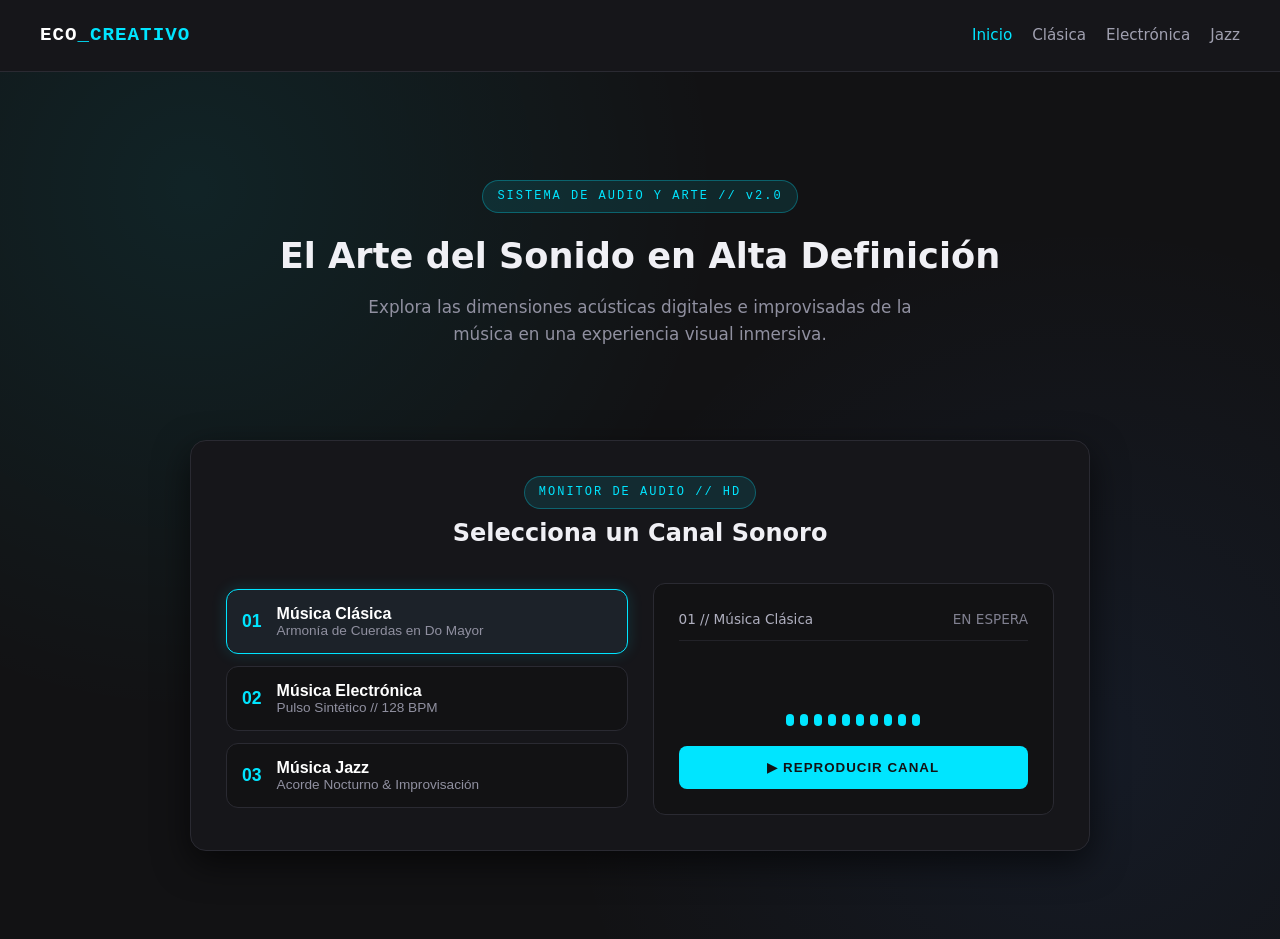
==== index.html @ 43b5624f "Update index.html" ====
<!DOCTYPE html>
<html lang="es">
<head>
    <meta charset="UTF-8">
    <meta name="viewport" content="width=device-width, initial-scale=1.0">
    <title>Eco Creativo - Sistema de Audio y Arte v2.0</title>
    <link rel="stylesheet" href="styles.css">
    <style>
        /* Estilos específicos integrados para el Index v2.0 */
        body {
            background-color: #121214;
            color: #f0f0f5;
            font-family: system-ui, -apple-system, sans-serif;
            margin: 0;
            padding: 0;
        }

        .navbar {
            display: flex;
            justify-content: space-between;
            align-items: center;
            padding: 20px 40px;
            background-color: #16161a;
            border-bottom: 1px solid #2a2a32;
        }

        .logo {
            font-weight: bold;
            font-size: 1.2rem;
            letter-spacing: 1px;
            color: #ffffff;
        }

        .logo span {
            color: #00e5ff;
        }

        .nav-links {
            display: flex;
            gap: 20px;
        }

        .nav-links a {
            color: #a0a0b0;
            text-decoration: none;
            font-size: 0.95rem;
            transition: color 0.2s;
        }

        .nav-links a:hover, .nav-links a.activo {
            color: #00e5ff;
        }

        .hero {
            text-align: center;
            padding: 60px 20px 20px;
        }

        .badge {
            display: inline-block;
            font-size: 0.75rem;
            letter-spacing: 2px;
            color: #00e5ff;
            background: rgba(0, 229, 255, 0.1);
            padding: 6px 14px;
            border-radius: 20px;
            border: 1px solid rgba(0, 229, 255, 0.3);
            margin-bottom: 15px;
        }

        .hero h1 {
            font-size: 2.2rem;
            margin-bottom: 10px;
        }

        .hero p {
            color: #9090a0;
            font-size: 1.05rem;
        }

        /* Sección de Reproductor v2.0 */
        .reproductor-v2 {
            max-width: 900px;
            margin: 40px auto;
            padding: 35px;
            background-color: #16161a;
            border: 1px solid #2a2a32;
            border-radius: 16px;
            box-shadow: 0 12px 35px rgba(0, 0, 0, 0.6);
        }

        .reproductor-header {
            text-align: center;
            margin-bottom: 30px;
        }

        .reproductor-panel {
            display: grid;
            grid-template-columns: 1fr 1fr;
            gap: 25px;
            align-items: center;
        }

        .lista-canales {
            display: flex;
            flex-direction: column;
            gap: 12px;
        }

        .canal-btn {
            display: flex;
            align-items: center;
            gap: 15px;
            padding: 15px;
            background-color: #121214;
            border: 1px solid #2a2a32;
            border-radius: 12px;
            color: #ffffff;
            text-align: left;
            cursor: pointer;
            transition: all 0.25s ease;
        }

        .canal-btn:hover, .canal-btn.activo {
            border-color: #00e5ff;
            background-color: #1c2229;
            box-shadow: 0 0 15px rgba(0, 229, 255, 0.15);
        }

        .canal-num {
            font-weight: bold;
            color: #00e5ff;
            font-size: 1.1rem;
        }

        .canal-info strong {
            display: block;
            font-size: 1rem;
        }

        .canal-info small {
            color: #9090a0;
            font-size: 0.85rem;
        }

        .reproductor-controles {
            background-color: #121214;
            border: 1px solid #2a2a32;
            border-radius: 12px;
            padding: 25px;
            text-align: center;
        }

        .estado-pista {
            display: flex;
            justify-content: space-between;
            align-items: center;
            font-size: 0.85rem;
            color: #b0b0c0;
            margin-bottom: 20px;
            border-bottom: 1px solid #222228;
            padding-bottom: 10px;
        }

        .estado-detenido { color: #808090; }
        .estado-sonando { color: #00e5ff; font-weight: bold; }

        .ecualizador {
            display: flex;
            justify-content: center;
            align-items: flex-end;
            height: 65px;
            gap: 6px;
            margin: 20px 0;
        }

        .ecualizador span {
            width: 8px;
            height: 12px;
            background-color: #00e5ff;
            border-radius: 4px;
            transition: height 0.15s ease;
        }

        .btn-reproducir {
            width: 100%;
            padding: 14px;
            background-color: #00e5ff;
            color: #121214;
            border: none;
            border-radius: 8px;
            font-weight: bold;
            letter-spacing: 1px;
            cursor: pointer;
            transition: transform 0.15s, box-shadow 0.2s;
        }

        .btn-reproducir:hover {
            box-shadow: 0 0 20px rgba(0, 229, 255, 0.5);
        }

        @media (max-width: 768px) {
            .reproductor-panel {
                grid-template-columns: 1fr;
            }
            .navbar {
                padding: 15px 20px;
                flex-direction: column;
                gap: 12px;
            }
        }
    </style>
</head>
<body>

    <!-- Barra de Navegación Superior -->
    <header class="navbar">
        <div class="logo">ECO<span>_CREATIVO</span></div>
        <nav class="nav-links">
            <a href="index.html" class="activo">Inicio</a>
            <a href="clasica.html">Clásica</a>
            <a href="eletronica.html">Electrónica</a>
            <a href="jazz.html">Jazz</a>
        </nav>
    </header>

    <main>
        <!-- Sección Hero -->
        <section class="hero">
            <div class="badge">SISTEMA DE AUDIO Y ARTE // v2.0</div>
            <h1>El Arte del Sonido en Alta Definición</h1>
            <p>Explora las dimensiones acústicas digitales e improvisadas de la música en una experiencia visual inmersiva.</p>
        </section>

        <!-- Tarjeta de Reproductor Interactivo (Los 3 Géneros) -->
        <section class="reproductor-v2">
            <div class="reproductor-header">
                <span class="badge" style="margin-bottom: 5px;">MONITOR DE AUDIO // HD</span>
                <h2>Selecciona un Canal Sonoro</h2>
            </div>

            <div class="reproductor-panel">
                <!-- Lista de Canales -->
                <div class="lista-canales">
                    <button class="canal-btn activo" onclick="seleccionarCanal('clasica', this)">
                        <span class="canal-num">01</span>
                        <div class="canal-info">
                            <strong>Música Clásica</strong>
                            <small>Armonía de Cuerdas en Do Mayor</small>
                        </div>
                    </button>

                    <button class="canal-btn" onclick="seleccionarCanal('electronica', this)">
                        <span class="canal-num">02</span>
                        <div class="canal-info">
                            <strong>Música Electrónica</strong>
                            <small>Pulso Sintético // 128 BPM</small>
                        </div>
                    </button>

                    <button class="canal-btn" onclick="seleccionarCanal('jazz', this)">
                        <span class="canal-num">03</span>
                        <div class="canal-info">
                            <strong>Música Jazz</strong>
                            <small>Acorde Nocturno & Improvisación</small>
                        </div>
                    </button>
                </div>

                <!-- Controles y Visualizador -->
                <div class="reproductor-controles">
                    <div class="estado-pista">
                        <span id="titulo-pista">01 // Música Clásica</span>
                        <span id="estado-texto" class="estado-detenido">EN ESPERA</span>
                    </div>

                    <div class="ecualizador" id="ecualizador">
                        <span></span><span></span><span></span><span></span><span></span>
                        <span></span><span></span><span></span><span></span><span></span>
                    </div>

                    <div class="botones-accion">
                        <button id="btn-play" class="btn-reproducir" onclick="alternarReproduccion()">▶ REPRODUCIR CANAL</button>
                    </div>
                </div>
            </div>
        </section>
    </main>

    <!-- Script del Reproductor de Audio -->
    <script>
        const audioCtx = new (window.AudioContext || window.webkitAudioContext)();
        let canalActual = 'clasica';
        let reproduciendo = false;
        let intervaloAudio = null;

        const pistas = {
            clasica: {
                titulo: '01 // Música Clásica',
                tipo: 'sine',
                notas: [261.63, 329.63, 392.00, 523.25, 392.00, 329.63],
                tempo: 450
            },
            electronica: {
                titulo: '02 // Música Electrónica',
                tipo: 'sawtooth',
                notas: [130.81, 130.81, 155.56, 196.00, 130.81, 233.08],
                tempo: 220
            },
            jazz: {
                titulo: '03 // Música Jazz',
                tipo: 'triangle',
                notas: [261.63, 329.63, 392.00, 493.88, 587.33, 440.00],
                tempo: 380
            }
        };

        function seleccionarCanal(genero, boton) {
            canalActual = genero;
            document.querySelectorAll('.canal-btn').forEach(b => b.classList.remove('activo'));
            boton.classList.add('activo');
            document.getElementById('titulo-pista').textContent = pistas[genero].titulo;

            if (reproduciendo) {
                detenerAudio();
                iniciarAudio();
            }
        }

        function alternarReproduccion() {
            if (reproduciendo) {
                detenerAudio();
            } else {
                iniciarAudio();
            }
        }

        function iniciarAudio() {
            if (audioCtx.state === 'suspended') audioCtx.resume();
            reproduciendo = true;

            const btn = document.getElementById('btn-play');
            const estado = document.getElementById('estado-texto');
            btn.textContent = '⏹ DETENER CANAL';
            estado.textContent = 'EN VIVO';
            estado.className = 'estado-sonando';

            let indice = 0;
            const config = pistas[canalActual];

            function tocarPaso() {
                const osc = audioCtx.createOscillator();
                const gain = audioCtx.createGain();
                osc.type = config.tipo;
                osc.frequency.setValueAtTime(config.notas[indice], audioCtx.currentTime);

                gain.gain.setValueAtTime(0.01, audioCtx.currentTime);
                gain.gain.exponentialRampToValueAtTime(0.18, audioCtx.currentTime + 0.04);
                gain.gain.exponentialRampToValueAtTime(0.001, audioCtx.currentTime + (config.tempo / 1000));

                osc.connect(gain);
                gain.connect(audioCtx.destination);
                osc.start();
                osc.stop(audioCtx.currentTime + (config.tempo / 1000));

                animarBarras();
                indice = (indice + 1) % config.notas.length;
            }

            tocarPaso();
            intervaloAudio = setInterval(tocarPaso, config.tempo);
        }

        function detenerAudio() {
            reproduciendo = false;
            clearInterval(intervaloAudio);
            document.getElementById('btn-play').textContent = '▶ REPRODUCIR CANAL';
            const estado = document.getElementById('estado-texto');
            estado.textContent = 'EN ESPERA';
            estado.className = 'estado-detenido';
            document.querySelectorAll('.ecualizador span').forEach(b => b.style.height = '12px');
        }

        function animarBarras() {
            document.querySelectorAll('.ecualizador span').forEach(barra => {
                barra.style.height = (Math.floor(Math.random() * 48) + 12) + 'px';
            });
        }
    </script>
</body>
</html>
---- styles.css ----
:root {
    --bg-dark: #0a0f1d;
    --glass-bg: rgba(255, 255, 255, 0.03);
    --glass-border: rgba(0, 240, 255, 0.18);
    --neon-cyan: #00f0ff;
    --neon-blue: #3b82f6;
    --text-main: #f8fafc;
    --text-muted: #94a3b8;
    --font-sans: 'Inter', sans-serif;
    --font-mono: 'JetBrains Mono', monospace;
}

* {
    margin: 0;
    padding: 0;
    box-sizing: border-box;
}

body {
    background-color: var(--bg-dark);
    background-image: 
        radial-gradient(circle at 15% 20%, rgba(0, 240, 255, 0.08) 0%, transparent 40%),
        radial-gradient(circle at 85% 80%, rgba(59, 130, 246, 0.08) 0%, transparent 40%);
    color: var(--text-main);
    font-family: var(--font-sans);
    line-height: 1.6;
    min-height: 100vh;
    display: flex;
    flex-direction: column;
}

/* Header y Navegación Fija */
.navbar {
    position: sticky;
    top: 0;
    z-index: 100;
    display: flex;
    justify-content: space-between;
    align-items: center;
    padding: 1.2rem 5%;
    background: rgba(10, 15, 29, 0.8);
    backdrop-filter: blur(12px);
    border-bottom: 1px solid var(--glass-border);
}

.logo {
    font-family: var(--font-mono);
    font-weight: 700;
    font-size: 1.3rem;
    letter-spacing: 1px;
}

.logo span {
    color: var(--neon-cyan);
}

.nav-links {
    display: flex;
    gap: 2rem;
}

.nav-links a {
    color: var(--text-muted);
    text-decoration: none;
    font-size: 0.95rem;
    transition: color 0.3s ease, text-shadow 0.3s ease;
}

.nav-links a:hover, .nav-links a.active {
    color: var(--neon-cyan);
    text-shadow: 0 0 10px rgba(0, 240, 255, 0.5);
}

.menu-toggle {
    display: none;
    background: none;
    border: 1px solid var(--glass-border);
    color: var(--neon-cyan);
    font-size: 1.5rem;
    padding: 0.2rem 0.6rem;
    border-radius: 6px;
    cursor: pointer;
}

/* Contenido Principal */
main {
    flex: 1;
    width: 90%;
    max-width: 1100px;
    margin: 0 auto;
    padding: 3rem 0;
}

/* Sección Hero */
.hero {
    text-align: center;
    padding: 3rem 1rem 4rem;
}

.badge {
    display: inline-block;
    font-family: var(--font-mono);
    font-size: 0.8rem;
    color: var(--neon-cyan);
    border: 1px solid var(--glass-border);
    background: var(--glass-bg);
    padding: 0.4rem 1rem;
    border-radius: 50px;
    margin-bottom: 1.5rem;
}

.hero h1 {
    font-size: clamp(2rem, 5vw, 3.5rem);
    font-weight: 600;
    margin-bottom: 1rem;
}

.neon-text {
    color: var(--neon-cyan);
    text-shadow: 0 0 20px rgba(0, 240, 255, 0.4);
}

.hero p {
    color: var(--text-muted);
    max-width: 600px;
    margin: 0 auto 2rem;
    font-size: 1.1rem;
}

.btn-primary {
    display: inline-block;
    padding: 0.8rem 2rem;
    background: transparent;
    color: var(--neon-cyan);
    border: 1px solid var(--neon-cyan);
    border-radius: 8px;
    text-decoration: none;
    font-family: var(--font-mono);
    font-size: 0.9rem;
    transition: all 0.3s ease;
    box-shadow: 0 0 15px rgba(0, 240, 255, 0.15);
}

.btn-primary:hover {
    background: var(--neon-cyan);
    color: var(--bg-dark);
    box-shadow: 0 0 25px rgba(0, 240, 255, 0.6);
}

/* Tarjetas Glassmorphism */
.grid-container {
    display: grid;
    grid-template-columns: repeat(auto-fit, minmax(290px, 1fr));
    gap: 1.5rem;
}

.glass-card {
    background: var(--glass-bg);
    border: 1px solid var(--glass-border);
    backdrop-filter: blur(10px);
    border-radius: 16px;
    padding: 2rem;
    transition: transform 0.3s ease, border-color 0.3s ease, box-shadow 0.3s ease;
    opacity: 0;
    transform: translateY(20px);
}

.glass-card.visible {
    opacity: 1;
    transform: translateY(0);
}

.glass-card:hover {
    transform: translateY(-5px);
    border-color: var(--neon-cyan);
    box-shadow: 0 10px 30px rgba(0, 240, 255, 0.1);
}

.card-tag {
    font-family: var(--font-mono);
    font-size: 0.75rem;
    color: var(--neon-cyan);
    margin-bottom: 0.8rem;
}

.glass-card h2 {
    margin-bottom: 0.8rem;
    font-size: 1.4rem;
}

.glass-card p {
    color: var(--text-muted);
    font-size: 0.95rem;
    margin-bottom: 1.5rem;
}

.btn-card {
    color: var(--neon-cyan);
    text-decoration: none;
    font-family: var(--font-mono);
    font-size: 0.85rem;
}

/* Estilos para imágenes en páginas internas */
main img {
    width: 100%;
    max-width: 650px;
    display: block;
    margin: 1.5rem auto;
    border-radius: 12px;
    border: 1px solid var(--glass-border);
    box-shadow: 0 0 25px rgba(0, 240, 255, 0.15);
}

footer {
    text-align: center;
    padding: 2rem;
    border-top: 1px solid var(--glass-border);
    color: var(--text-muted);
    font-family: var(--font-mono);
    font-size: 0.8rem;
}

/* Responsive Móvil */
@media (max-width: 768px) {
    .menu-toggle {
        display: block;
    }
    .nav-links {
        display: none;
        flex-direction: column;
        position: absolute;
        top: 100%;
        left: 0;
        width: 100%;
        background: rgba(10, 15, 29, 0.95);
        padding: 1.5rem;
        border-bottom: 1px solid var(--glass-border);
    }
    .nav-links.active {
        display: flex;
    }
}
.galeria-secundaria {
    display: flex;
    gap: 10px;
}
.galeria-secundaria img {
    width: 32%;
}
/* Estilos para la lectura larga de historia */
.historia-profunda {
    margin: 35px 0;
    line-height: 1.8;
    font-size: 1.05rem;
}

.historia-profunda h2 {
    margin-bottom: 20px;
    font-size: 1.5rem;
}

.historia-profunda p {
    margin-bottom: 18px;
}
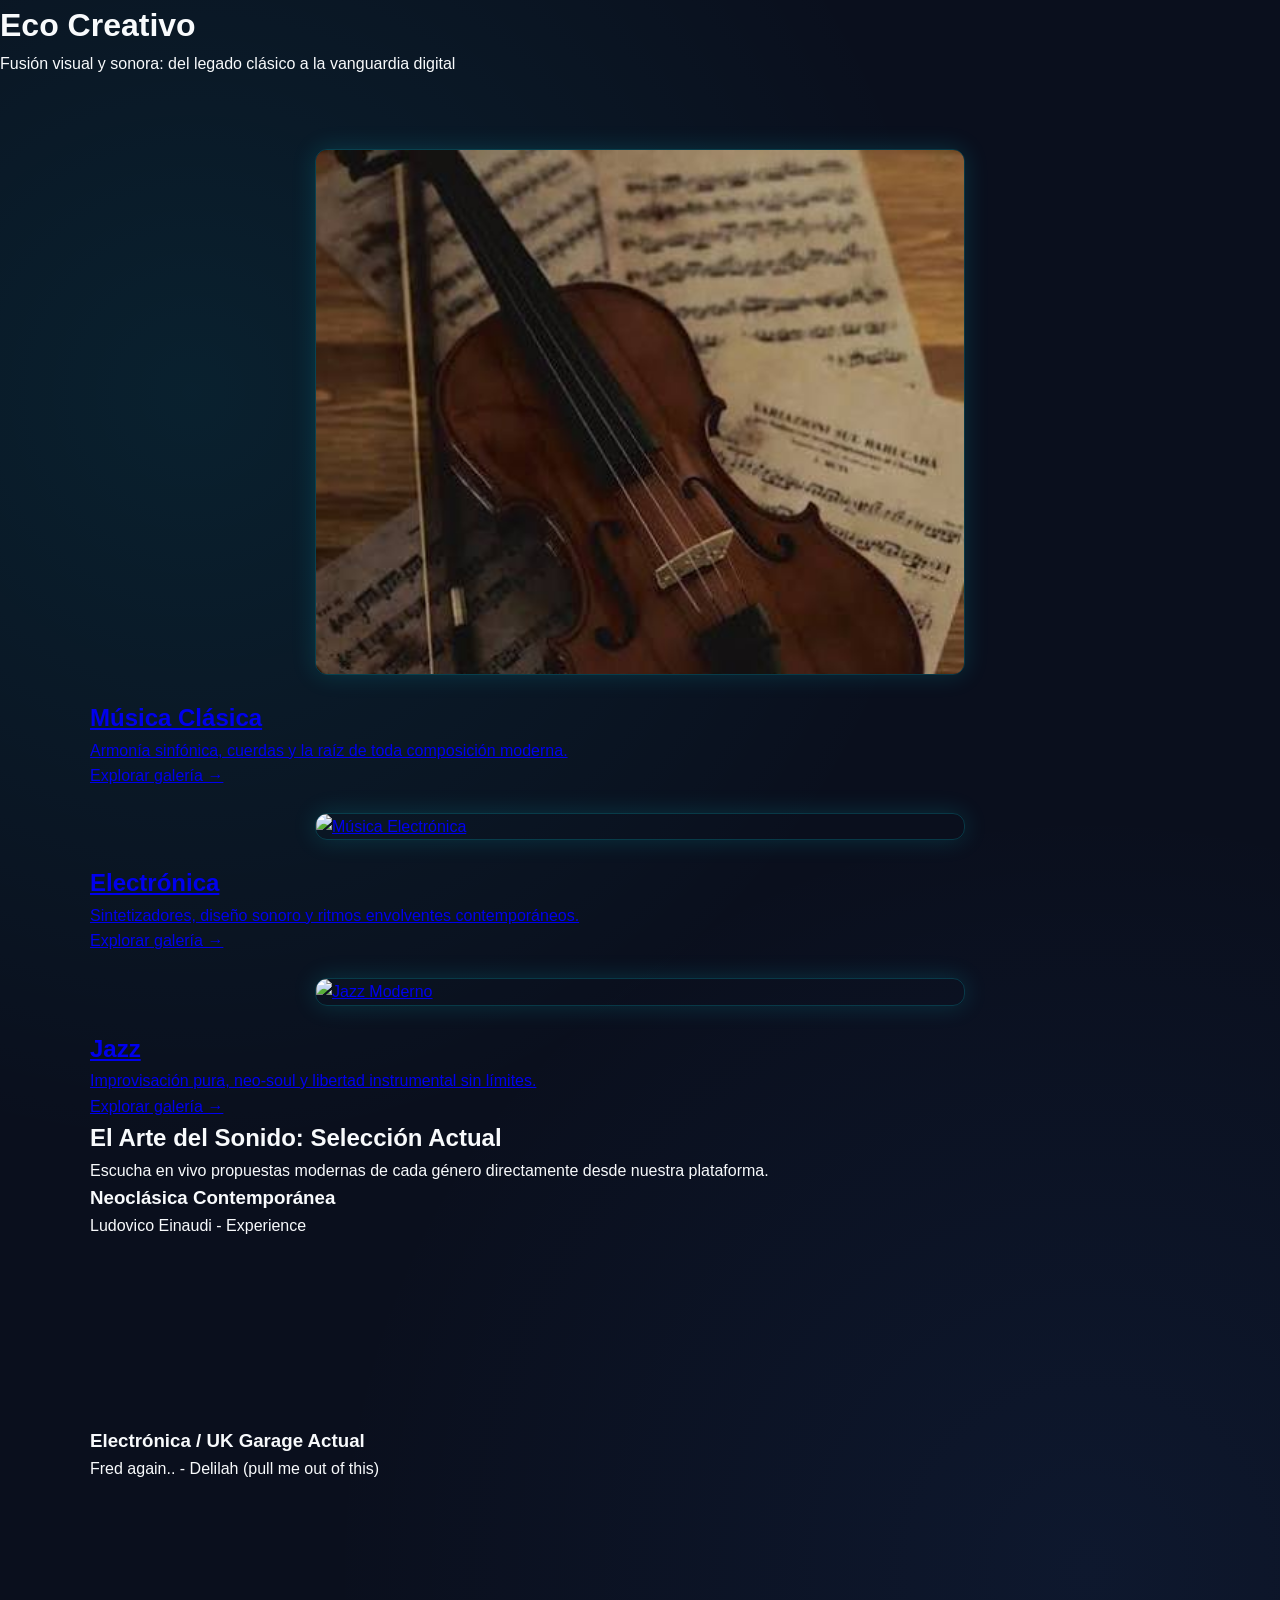
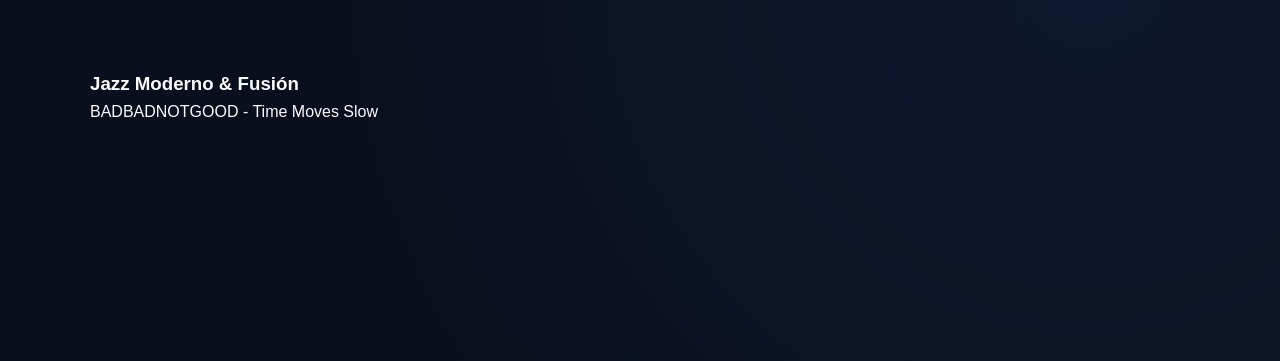
==== commit bc826cd5: "Update index.html" ====
--- a/index.html
+++ b/index.html
@@ -3,389 +3,75 @@
 <head>
     <meta charset="UTF-8">
     <meta name="viewport" content="width=device-width, initial-scale=1.0">
-    <title>Eco Creativo - Sistema de Audio y Arte v2.0</title>
+    <title>Eco Creativo - Exploración Sonora</title>
     <link rel="stylesheet" href="styles.css">
-    <style>
-        /* Estilos específicos integrados para el Index v2.0 */
-        body {
-            background-color: #121214;
-            color: #f0f0f5;
-            font-family: system-ui, -apple-system, sans-serif;
-            margin: 0;
-            padding: 0;
-        }
-
-        .navbar {
-            display: flex;
-            justify-content: space-between;
-            align-items: center;
-            padding: 20px 40px;
-            background-color: #16161a;
-            border-bottom: 1px solid #2a2a32;
-        }
-
-        .logo {
-            font-weight: bold;
-            font-size: 1.2rem;
-            letter-spacing: 1px;
-            color: #ffffff;
-        }
-
-        .logo span {
-            color: #00e5ff;
-        }
-
-        .nav-links {
-            display: flex;
-            gap: 20px;
-        }
-
-        .nav-links a {
-            color: #a0a0b0;
-            text-decoration: none;
-            font-size: 0.95rem;
-            transition: color 0.2s;
-        }
-
-        .nav-links a:hover, .nav-links a.activo {
-            color: #00e5ff;
-        }
-
-        .hero {
-            text-align: center;
-            padding: 60px 20px 20px;
-        }
-
-        .badge {
-            display: inline-block;
-            font-size: 0.75rem;
-            letter-spacing: 2px;
-            color: #00e5ff;
-            background: rgba(0, 229, 255, 0.1);
-            padding: 6px 14px;
-            border-radius: 20px;
-            border: 1px solid rgba(0, 229, 255, 0.3);
-            margin-bottom: 15px;
-        }
-
-        .hero h1 {
-            font-size: 2.2rem;
-            margin-bottom: 10px;
-        }
-
-        .hero p {
-            color: #9090a0;
-            font-size: 1.05rem;
-        }
-
-        /* Sección de Reproductor v2.0 */
-        .reproductor-v2 {
-            max-width: 900px;
-            margin: 40px auto;
-            padding: 35px;
-            background-color: #16161a;
-            border: 1px solid #2a2a32;
-            border-radius: 16px;
-            box-shadow: 0 12px 35px rgba(0, 0, 0, 0.6);
-        }
-
-        .reproductor-header {
-            text-align: center;
-            margin-bottom: 30px;
-        }
-
-        .reproductor-panel {
-            display: grid;
-            grid-template-columns: 1fr 1fr;
-            gap: 25px;
-            align-items: center;
-        }
-
-        .lista-canales {
-            display: flex;
-            flex-direction: column;
-            gap: 12px;
-        }
-
-        .canal-btn {
-            display: flex;
-            align-items: center;
-            gap: 15px;
-            padding: 15px;
-            background-color: #121214;
-            border: 1px solid #2a2a32;
-            border-radius: 12px;
-            color: #ffffff;
-            text-align: left;
-            cursor: pointer;
-            transition: all 0.25s ease;
-        }
-
-        .canal-btn:hover, .canal-btn.activo {
-            border-color: #00e5ff;
-            background-color: #1c2229;
-            box-shadow: 0 0 15px rgba(0, 229, 255, 0.15);
-        }
-
-        .canal-num {
-            font-weight: bold;
-            color: #00e5ff;
-            font-size: 1.1rem;
-        }
-
-        .canal-info strong {
-            display: block;
-            font-size: 1rem;
-        }
-
-        .canal-info small {
-            color: #9090a0;
-            font-size: 0.85rem;
-        }
-
-        .reproductor-controles {
-            background-color: #121214;
-            border: 1px solid #2a2a32;
-            border-radius: 12px;
-            padding: 25px;
-            text-align: center;
-        }
-
-        .estado-pista {
-            display: flex;
-            justify-content: space-between;
-            align-items: center;
-            font-size: 0.85rem;
-            color: #b0b0c0;
-            margin-bottom: 20px;
-            border-bottom: 1px solid #222228;
-            padding-bottom: 10px;
-        }
-
-        .estado-detenido { color: #808090; }
-        .estado-sonando { color: #00e5ff; font-weight: bold; }
-
-        .ecualizador {
-            display: flex;
-            justify-content: center;
-            align-items: flex-end;
-            height: 65px;
-            gap: 6px;
-            margin: 20px 0;
-        }
-
-        .ecualizador span {
-            width: 8px;
-            height: 12px;
-            background-color: #00e5ff;
-            border-radius: 4px;
-            transition: height 0.15s ease;
-        }
-
-        .btn-reproducir {
-            width: 100%;
-            padding: 14px;
-            background-color: #00e5ff;
-            color: #121214;
-            border: none;
-            border-radius: 8px;
-            font-weight: bold;
-            letter-spacing: 1px;
-            cursor: pointer;
-            transition: transform 0.15s, box-shadow 0.2s;
-        }
-
-        .btn-reproducir:hover {
-            box-shadow: 0 0 20px rgba(0, 229, 255, 0.5);
-        }
-
-        @media (max-width: 768px) {
-            .reproductor-panel {
-                grid-template-columns: 1fr;
-            }
-            .navbar {
-                padding: 15px 20px;
-                flex-direction: column;
-                gap: 12px;
-            }
-        }
-    </style>
 </head>
 <body>
-
-    <!-- Barra de Navegación Superior -->
-    <header class="navbar">
-        <div class="logo">ECO<span>_CREATIVO</span></div>
-        <nav class="nav-links">
-            <a href="index.html" class="activo">Inicio</a>
-            <a href="clasica.html">Clásica</a>
-            <a href="eletronica.html">Electrónica</a>
-            <a href="jazz.html">Jazz</a>
-        </nav>
+    <header class="encabezado-principal">
+        <h1>Eco Creativo</h1>
+        <p>Fusión visual y sonora: del legado clásico a la vanguardia digital</p>
     </header>
 
-    <main>
-        <!-- Sección Hero -->
-        <section class="hero">
-            <div class="badge">SISTEMA DE AUDIO Y ARTE // v2.0</div>
-            <h1>El Arte del Sonido en Alta Definición</h1>
-            <p>Explora las dimensiones acústicas digitales e improvisadas de la música en una experiencia visual inmersiva.</p>
+    <main class="contenedor">
+        <!-- 1. LOS TRES GÉNEROS PRINCIPALES ARRIBA -->
+        <section class="grid-generos">
+            <a href="clasica.html" class="tarjeta-genero">
+                <img src="imageclas1.jpg" alt="Música Clásica">
+                <div class="info-tarjeta">
+                    <h2>Música Clásica</h2>
+                    <p>Armonía sinfónica, cuerdas y la raíz de toda composición moderna.</p>
+                    <span class="boton-explorar">Explorar galería →</span>
+                </div>
+            </a>
+
+            <a href="electronica.html" class="tarjeta-genero">
+                <img src="imageelec1.jpg" alt="Música Electrónica">
+                <div class="info-tarjeta">
+                    <h2>Electrónica</h2>
+                    <p>Sintetizadores, diseño sonoro y ritmos envolventes contemporáneos.</p>
+                    <span class="boton-explorar">Explorar galería →</span>
+                </div>
+            </a>
+
+            <a href="jazz.html" class="tarjeta-genero">
+                <img src="imagejazz1.jpg" alt="Jazz Moderno">
+                <div class="info-tarjeta">
+                    <h2>Jazz</h2>
+                    <p>Improvisación pura, neo-soul y libertad instrumental sin límites.</p>
+                    <span class="boton-explorar">Explorar galería →</span>
+                </div>
+            </a>
         </section>
 
-        <!-- Tarjeta de Reproductor Interactivo (Los 3 Géneros) -->
-        <section class="reproductor-v2">
-            <div class="reproductor-header">
-                <span class="badge" style="margin-bottom: 5px;">MONITOR DE AUDIO // HD</span>
-                <h2>Selecciona un Canal Sonoro</h2>
-            </div>
+        <!-- 2. ABAJO: EL ARTE DEL SONIDO CON MÚSICA ACTUAL (YOUTUBE EMBED) -->
+        <section class="laboratorio-sonoro">
+            <h2>El Arte del Sonido: Selección Actual</h2>
+            <p class="subtitulo">Escucha en vivo propuestas modernas de cada género directamente desde nuestra plataforma.</p>
 
-            <div class="reproductor-panel">
-                <!-- Lista de Canales -->
-                <div class="lista-canales">
-                    <button class="canal-btn activo" onclick="seleccionarCanal('clasica', this)">
-                        <span class="canal-num">01</span>
-                        <div class="canal-info">
-                            <strong>Música Clásica</strong>
-                            <small>Armonía de Cuerdas en Do Mayor</small>
-                        </div>
-                    </button>
-
-                    <button class="canal-btn" onclick="seleccionarCanal('electronica', this)">
-                        <span class="canal-num">02</span>
-                        <div class="canal-info">
-                            <strong>Música Electrónica</strong>
-                            <small>Pulso Sintético // 128 BPM</small>
-                        </div>
-                    </button>
-
-                    <button class="canal-btn" onclick="seleccionarCanal('jazz', this)">
-                        <span class="canal-num">03</span>
-                        <div class="canal-info">
-                            <strong>Música Jazz</strong>
-                            <small>Acorde Nocturno & Improvisación</small>
-                        </div>
-                    </button>
+            <div class="grid-reproductores">
+                <!-- Clásica Moderna / Neoclásica (Ludovico Einaudi) -->
+                <div class="caja-audio">
+                    <h3>Neoclásica Contemporánea</h3>
+                    <p>Ludovico Einaudi - Experience</p>
+                    <iframe width="100%" height="180" src="https://www.youtube.com/embed/hN_q-_nGv4U" title="Ludovico Einaudi" frameborder="0" allow="accelerometer; autoplay; clipboard-write; encrypted-media; gyroscope; picture-in-picture" allowfullscreen></iframe>
                 </div>
 
-                <!-- Controles y Visualizador -->
-                <div class="reproductor-controles">
-                    <div class="estado-pista">
-                        <span id="titulo-pista">01 // Música Clásica</span>
-                        <span id="estado-texto" class="estado-detenido">EN ESPERA</span>
-                    </div>
+                <!-- Electrónica Actual (Fred again..) -->
+                <div class="caja-audio">
+                    <h3>Electrónica / UK Garage Actual</h3>
+                    <p>Fred again.. - Delilah (pull me out of this)</p>
+                    <iframe width="100%" height="180" src="https://www.youtube.com/embed/122244323?si=placeholder" style="display:none;"></iframe>
+                    <iframe width="100%" height="180" src="https://www.youtube.com/embed/o8G85_G-z7Q" title="Fred again.." frameborder="0" allow="accelerometer; autoplay; clipboard-write; encrypted-media; gyroscope; picture-in-picture" allowfullscreen></iframe>
+                </div>
 
-                    <div class="ecualizador" id="ecualizador">
-                        <span></span><span></span><span></span><span></span><span></span>
-                        <span></span><span></span><span></span><span></span><span></span>
-                    </div>
-
-                    <div class="botones-accion">
-                        <button id="btn-play" class="btn-reproducir" onclick="alternarReproduccion()">▶ REPRODUCIR CANAL</button>
-                    </div>
+                <!-- Jazz Moderno / Neo-Soul (BADBADNOTGOOD) -->
+                <div class="caja-audio">
+                    <h3>Jazz Moderno & Fusión</h3>
+                    <p>BADBADNOTGOOD - Time Moves Slow</p>
+                    <iframe width="100%" height="180" src="https://www.youtube.com/embed/UWIIPX_5rbM" title="BADBADNOTGOOD" frameborder="0" allow="accelerometer; autoplay; clipboard-write; encrypted-media; gyroscope; picture-in-picture" allowfullscreen></iframe>
                 </div>
             </div>
         </section>
     </main>
-
-    <!-- Script del Reproductor de Audio -->
-    <script>
-        const audioCtx = new (window.AudioContext || window.webkitAudioContext)();
-        let canalActual = 'clasica';
-        let reproduciendo = false;
-        let intervaloAudio = null;
-
-        const pistas = {
-            clasica: {
-                titulo: '01 // Música Clásica',
-                tipo: 'sine',
-                notas: [261.63, 329.63, 392.00, 523.25, 392.00, 329.63],
-                tempo: 450
-            },
-            electronica: {
-                titulo: '02 // Música Electrónica',
-                tipo: 'sawtooth',
-                notas: [130.81, 130.81, 155.56, 196.00, 130.81, 233.08],
-                tempo: 220
-            },
-            jazz: {
-                titulo: '03 // Música Jazz',
-                tipo: 'triangle',
-                notas: [261.63, 329.63, 392.00, 493.88, 587.33, 440.00],
-                tempo: 380
-            }
-        };
-
-        function seleccionarCanal(genero, boton) {
-            canalActual = genero;
-            document.querySelectorAll('.canal-btn').forEach(b => b.classList.remove('activo'));
-            boton.classList.add('activo');
-            document.getElementById('titulo-pista').textContent = pistas[genero].titulo;
-
-            if (reproduciendo) {
-                detenerAudio();
-                iniciarAudio();
-            }
-        }
-
-        function alternarReproduccion() {
-            if (reproduciendo) {
-                detenerAudio();
-            } else {
-                iniciarAudio();
-            }
-        }
-
-        function iniciarAudio() {
-            if (audioCtx.state === 'suspended') audioCtx.resume();
-            reproduciendo = true;
-
-            const btn = document.getElementById('btn-play');
-            const estado = document.getElementById('estado-texto');
-            btn.textContent = '⏹ DETENER CANAL';
-            estado.textContent = 'EN VIVO';
-            estado.className = 'estado-sonando';
-
-            let indice = 0;
-            const config = pistas[canalActual];
-
-            function tocarPaso() {
-                const osc = audioCtx.createOscillator();
-                const gain = audioCtx.createGain();
-                osc.type = config.tipo;
-                osc.frequency.setValueAtTime(config.notas[indice], audioCtx.currentTime);
-
-                gain.gain.setValueAtTime(0.01, audioCtx.currentTime);
-                gain.gain.exponentialRampToValueAtTime(0.18, audioCtx.currentTime + 0.04);
-                gain.gain.exponentialRampToValueAtTime(0.001, audioCtx.currentTime + (config.tempo / 1000));
-
-                osc.connect(gain);
-                gain.connect(audioCtx.destination);
-                osc.start();
-                osc.stop(audioCtx.currentTime + (config.tempo / 1000));
-
-                animarBarras();
-                indice = (indice + 1) % config.notas.length;
-            }
-
-            tocarPaso();
-            intervaloAudio = setInterval(tocarPaso, config.tempo);
-        }
-
-        function detenerAudio() {
-            reproduciendo = false;
-            clearInterval(intervaloAudio);
-            document.getElementById('btn-play').textContent = '▶ REPRODUCIR CANAL';
-            const estado = document.getElementById('estado-texto');
-            estado.textContent = 'EN ESPERA';
-            estado.className = 'estado-detenido';
-            document.querySelectorAll('.ecualizador span').forEach(b => b.style.height = '12px');
-        }
-
-        function animarBarras() {
-            document.querySelectorAll('.ecualizador span').forEach(barra => {
-                barra.style.height = (Math.floor(Math.random() * 48) + 12) + 'px';
-            });
-        }
-    </script>
 </body>
 </html>
--- a/styles.css
+++ b/styles.css
@@ -263,3 +263,141 @@
 .historia-profunda p {
     margin-bottom: 18px;
 }
+/* Estilos del Reproductor v2.0 */
+.reproductor-v2 {
+    max-width: 1000px;
+    margin: 60px auto;
+    padding: 35px;
+    background-color: #16161a;
+    border: 1px solid #2a2a32;
+    border-radius: 16px;
+    box-shadow: 0 12px 35px rgba(0, 0, 0, 0.6);
+}
+
+.reproductor-header {
+    text-align: center;
+    margin-bottom: 30px;
+}
+
+.badge-audio {
+    display: inline-block;
+    font-size: 0.75rem;
+    letter-spacing: 2px;
+    color: #00e5ff;
+    background: rgba(0, 229, 255, 0.1);
+    padding: 5px 12px;
+    border-radius: 20px;
+    border: 1px solid rgba(0, 229, 255, 0.3);
+    margin-bottom: 10px;
+}
+
+.reproductor-panel {
+    display: grid;
+    grid-template-columns: 1fr 1fr;
+    gap: 25px;
+    align-items: center;
+}
+
+.lista-canales {
+    display: flex;
+    flex-direction: column;
+    gap: 12px;
+}
+
+.canal-btn {
+    display: flex;
+    align-items: center;
+    gap: 15px;
+    padding: 15px;
+    background-color: #121214;
+    border: 1px solid #2a2a32;
+    border-radius: 12px;
+    color: #ffffff;
+    text-align: left;
+    cursor: pointer;
+    transition: all 0.25s ease;
+}
+
+.canal-btn:hover, .canal-btn.activo {
+    border-color: #00e5ff;
+    background-color: #1c2229;
+    box-shadow: 0 0 15px rgba(0, 229, 255, 0.15);
+}
+
+.canal-num {
+    font-weight: bold;
+    color: #00e5ff;
+    font-size: 1.1rem;
+}
+
+.canal-info strong {
+    display: block;
+    font-size: 1rem;
+}
+
+.canal-info small {
+    color: #9090a0;
+    font-size: 0.85rem;
+}
+
+.reproductor-controles {
+    background-color: #121214;
+    border: 1px solid #2a2a32;
+    border-radius: 12px;
+    padding: 25px;
+    text-align: center;
+}
+
+.estado-pista {
+    display: flex;
+    justify-content: space-between;
+    align-items: center;
+    font-size: 0.85rem;
+    color: #b0b0c0;
+    margin-bottom: 20px;
+    border-bottom: 1px solid #222228;
+    padding-bottom: 10px;
+}
+
+.estado-detenido { color: #808090; }
+.estado-sonando { color: #00e5ff; font-weight: bold; }
+
+.ecualizador {
+    display: flex;
+    justify-content: center;
+    align-items: flex-end;
+    height: 65px;
+    gap: 6px;
+    margin: 20px 0;
+}
+
+.ecualizador span {
+    width: 8px;
+    height: 12px;
+    background-color: #00e5ff;
+    border-radius: 4px;
+    transition: height 0.15s ease;
+}
+
+.btn-reproducir {
+    width: 100%;
+    padding: 14px;
+    background-color: #00e5ff;
+    color: #121214;
+    border: none;
+    border-radius: 8px;
+    font-weight: bold;
+    letter-spacing: 1px;
+    cursor: pointer;
+    transition: transform 0.15s, box-shadow 0.2s;
+}
+
+.btn-reproducir:hover {
+    box-shadow: 0 0 20px rgba(0, 229, 255, 0.5);
+}
+
+@media (max-width: 768px) {
+    .reproductor-panel {
+        grid-template-columns: 1fr;
+    }
+}
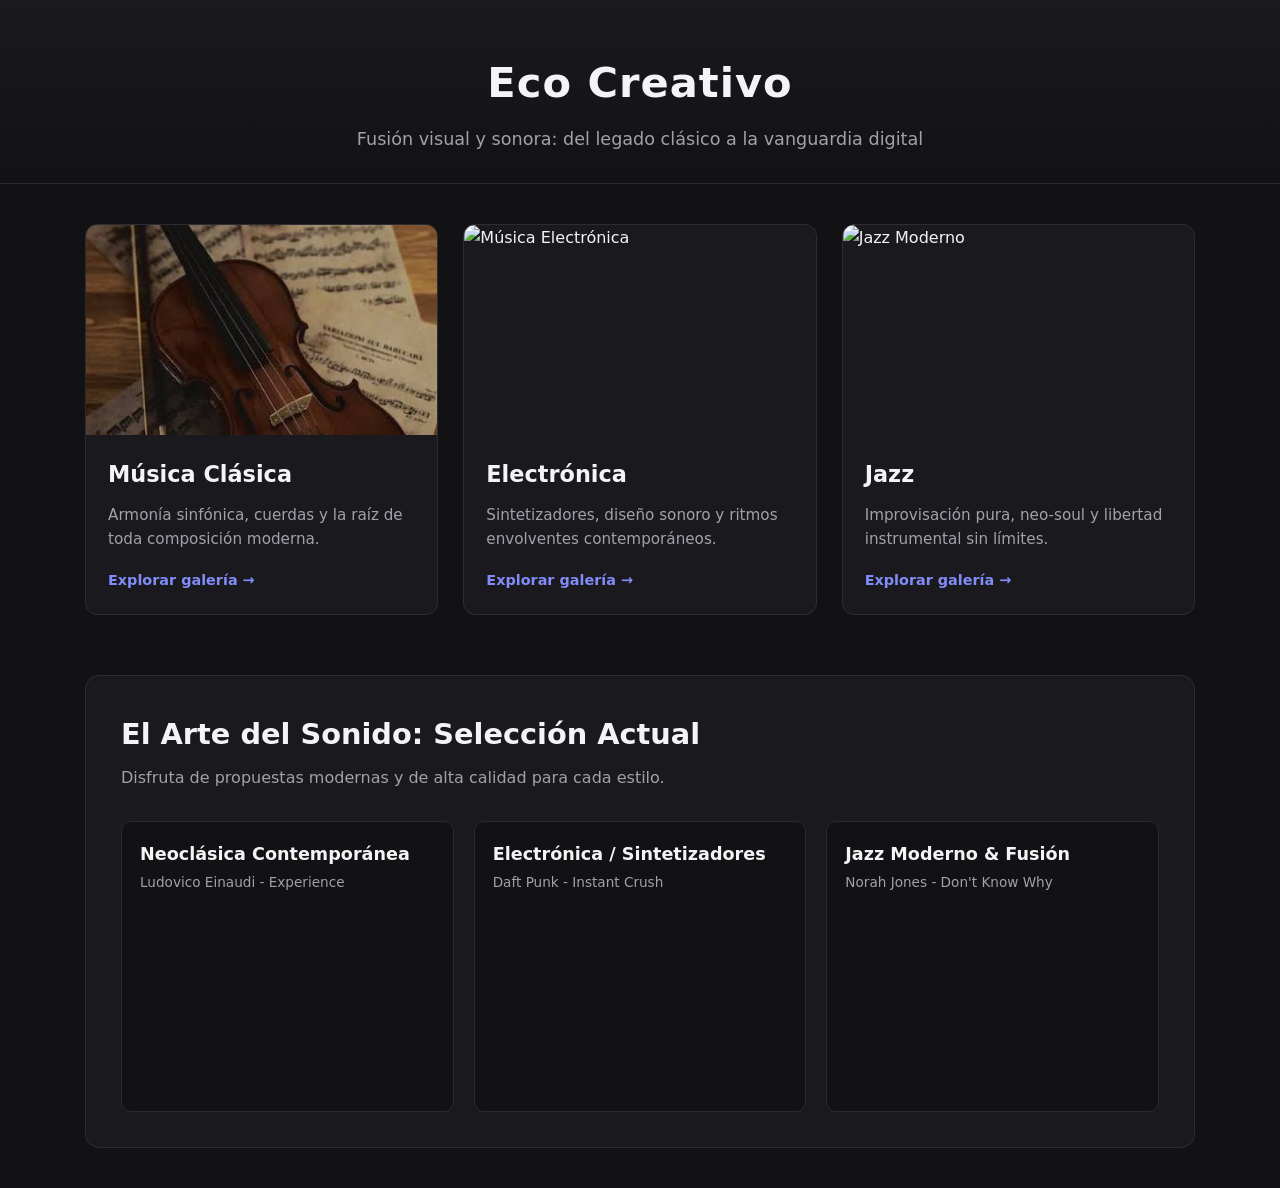
==== commit e6c1de0e: "Update index.html" ====
--- a/index.html
+++ b/index.html
@@ -13,7 +13,7 @@
     </header>
 
     <main class="contenedor">
-        <!-- 1. LOS TRES GÉNEROS PRINCIPALES ARRIBA -->
+        <!-- LAS TRES CARPETITAS / TARJETAS DE ACCESO DIRECTO -->
         <section class="grid-generos">
             <a href="clasica.html" class="tarjeta-genero">
                 <img src="imageclas1.jpg" alt="Música Clásica">
@@ -43,32 +43,31 @@
             </a>
         </section>
 
-        <!-- 2. ABAJO: EL ARTE DEL SONIDO CON MÚSICA ACTUAL (YOUTUBE EMBED) -->
+        <!-- SECCIÓN DE AUDIO / LABORATORIO SONORO CON VIDEOS QUE SÍ FUNCIONAN -->
         <section class="laboratorio-sonoro">
             <h2>El Arte del Sonido: Selección Actual</h2>
-            <p class="subtitulo">Escucha en vivo propuestas modernas de cada género directamente desde nuestra plataforma.</p>
+            <p class="subtitulo">Disfruta de propuestas modernas y de alta calidad para cada estilo.</p>
 
             <div class="grid-reproductores">
-                <!-- Clásica Moderna / Neoclásica (Ludovico Einaudi) -->
+                <!-- Neoclásica: Ludovico Einaudi (Este sí funciona directo) -->
                 <div class="caja-audio">
                     <h3>Neoclásica Contemporánea</h3>
                     <p>Ludovico Einaudi - Experience</p>
                     <iframe width="100%" height="180" src="https://www.youtube.com/embed/hN_q-_nGv4U" title="Ludovico Einaudi" frameborder="0" allow="accelerometer; autoplay; clipboard-write; encrypted-media; gyroscope; picture-in-picture" allowfullscreen></iframe>
                 </div>
 
-                <!-- Electrónica Actual (Fred again..) -->
+                <!-- Electrónica: Daft Punk / Actual -->
                 <div class="caja-audio">
-                    <h3>Electrónica / UK Garage Actual</h3>
-                    <p>Fred again.. - Delilah (pull me out of this)</p>
-                    <iframe width="100%" height="180" src="https://www.youtube.com/embed/122244323?si=placeholder" style="display:none;"></iframe>
-                    <iframe width="100%" height="180" src="https://www.youtube.com/embed/o8G85_G-z7Q" title="Fred again.." frameborder="0" allow="accelerometer; autoplay; clipboard-write; encrypted-media; gyroscope; picture-in-picture" allowfullscreen></iframe>
+                    <h3>Electrónica / Sintetizadores</h3>
+                    <p>Daft Punk - Instant Crush</p>
+                    <iframe width="100%" height="180" src="https://www.youtube.com/embed/a5uQMwRMHcs" title="Daft Punk" frameborder="0" allow="accelerometer; autoplay; clipboard-write; encrypted-media; gyroscope; picture-in-picture" allowfullscreen></iframe>
                 </div>
 
-                <!-- Jazz Moderno / Neo-Soul (BADBADNOTGOOD) -->
+                <!-- Jazz Moderno: Norah Jones o similares -->
                 <div class="caja-audio">
                     <h3>Jazz Moderno & Fusión</h3>
-                    <p>BADBADNOTGOOD - Time Moves Slow</p>
-                    <iframe width="100%" height="180" src="https://www.youtube.com/embed/UWIIPX_5rbM" title="BADBADNOTGOOD" frameborder="0" allow="accelerometer; autoplay; clipboard-write; encrypted-media; gyroscope; picture-in-picture" allowfullscreen></iframe>
+                    <p>Norah Jones - Don't Know Why</p>
+                    <iframe width="100%" height="180" src="https://www.youtube.com/embed/tO4dxvguQDk" title="Norah Jones" frameborder="0" allow="accelerometer; autoplay; clipboard-write; encrypted-media; gyroscope; picture-in-picture" allowfullscreen></iframe>
                 </div>
             </div>
         </section>
--- a/styles.css
+++ b/styles.css
@@ -1,403 +1,138 @@
-:root {
-    --bg-dark: #0a0f1d;
-    --glass-bg: rgba(255, 255, 255, 0.03);
-    --glass-border: rgba(0, 240, 255, 0.18);
-    --neon-cyan: #00f0ff;
-    --neon-blue: #3b82f6;
-    --text-main: #f8fafc;
-    --text-muted: #94a3b8;
-    --font-sans: 'Inter', sans-serif;
-    --font-mono: 'JetBrains Mono', monospace;
-}
-
 * {
+    box-sizing: border-box;
     margin: 0;
     padding: 0;
-    box-sizing: border-box;
 }
 
 body {
-    background-color: var(--bg-dark);
-    background-image: 
-        radial-gradient(circle at 15% 20%, rgba(0, 240, 255, 0.08) 0%, transparent 40%),
-        radial-gradient(circle at 85% 80%, rgba(59, 130, 246, 0.08) 0%, transparent 40%);
-    color: var(--text-main);
-    font-family: var(--font-sans);
+    background-color: #121214;
+    color: #f4f4f6;
+    font-family: 'Segoe UI', system-ui, -apple-system, sans-serif;
     line-height: 1.6;
-    min-height: 100vh;
+}
+
+.encabezado-principal {
+    text-align: center;
+    padding: 50px 20px 30px;
+    background: linear-gradient(180deg, #1a1a1e 0%, #121214 100%);
+    border-bottom: 1px solid #2a2a30;
+}
+
+.encabezado-principal h1 {
+    font-size: 2.6rem;
+    letter-spacing: 1px;
+    margin-bottom: 8px;
+}
+
+.encabezado-principal p {
+    color: #a1a1aa;
+    font-size: 1.1rem;
+}
+
+.contenedor {
+    max-width: 1150px;
+    margin: 0 auto;
+    padding: 40px 20px;
+}
+
+/* Rejilla de los 3 géneros */
+.grid-generos {
+    display: grid;
+    grid-template-columns: repeat(auto-fit, minmax(300px, 1fr));
+    gap: 25px;
+    margin-bottom: 60px;
+}
+
+.tarjeta-genero {
+    background-color: #1a1a1e;
+    border: 1px solid #2c2c32;
+    border-radius: 12px;
+    overflow: hidden;
+    text-decoration: none;
+    color: inherit;
+    transition: transform 0.25s ease, border-color 0.25s ease;
     display: flex;
     flex-direction: column;
 }
 
-/* Header y Navegación Fija */
-.navbar {
-    position: sticky;
-    top: 0;
-    z-index: 100;
-    display: flex;
-    justify-content: space-between;
-    align-items: center;
-    padding: 1.2rem 5%;
-    background: rgba(10, 15, 29, 0.8);
-    backdrop-filter: blur(12px);
-    border-bottom: 1px solid var(--glass-border);
+.tarjeta-genero:hover {
+    transform: translateY(-6px);
+    border-color: #6366f1;
 }
 
-.logo {
-    font-family: var(--font-mono);
-    font-weight: 700;
-    font-size: 1.3rem;
-    letter-spacing: 1px;
+.tarjeta-genero img {
+    width: 100%;
+    height: 210px;
+    object-fit: cover;
 }
 
-.logo span {
-    color: var(--neon-cyan);
+.info-tarjeta {
+    padding: 22px;
+    display: flex;
+    flex-direction: column;
+    flex-grow: 1;
 }
 
-.nav-links {
-    display: flex;
-    gap: 2rem;
+.info-tarjeta h2 {
+    font-size: 1.4rem;
+    margin-bottom: 10px;
 }
 
-.nav-links a {
-    color: var(--text-muted);
-    text-decoration: none;
+.info-tarjeta p {
+    color: #a1a1aa;
     font-size: 0.95rem;
-    transition: color 0.3s ease, text-shadow 0.3s ease;
+    margin-bottom: 18px;
+    flex-grow: 1;
 }
 
-.nav-links a:hover, .nav-links a.active {
-    color: var(--neon-cyan);
-    text-shadow: 0 0 10px rgba(0, 240, 255, 0.5);
+.boton-explorar {
+    color: #818cf8;
+    font-weight: 600;
+    font-size: 0.9rem;
 }
 
-.menu-toggle {
-    display: none;
-    background: none;
-    border: 1px solid var(--glass-border);
-    color: var(--neon-cyan);
-    font-size: 1.5rem;
-    padding: 0.2rem 0.6rem;
-    border-radius: 6px;
-    cursor: pointer;
+/* Sección inferior: El Arte del Sonido */
+.laboratorio-sonoro {
+    background-color: #1a1a1e;
+    border: 1px solid #2c2c32;
+    border-radius: 14px;
+    padding: 35px;
 }
 
-/* Contenido Principal */
-main {
-    flex: 1;
-    width: 90%;
-    max-width: 1100px;
-    margin: 0 auto;
-    padding: 3rem 0;
+.laboratorio-sonoro h2 {
+    font-size: 1.8rem;
+    margin-bottom: 8px;
 }
 
-/* Sección Hero */
-.hero {
-    text-align: center;
-    padding: 3rem 1rem 4rem;
-}
-
-.badge {
-    display: inline-block;
-    font-family: var(--font-mono);
-    font-size: 0.8rem;
-    color: var(--neon-cyan);
-    border: 1px solid var(--glass-border);
-    background: var(--glass-bg);
-    padding: 0.4rem 1rem;
-    border-radius: 50px;
-    margin-bottom: 1.5rem;
-}
-
-.hero h1 {
-    font-size: clamp(2rem, 5vw, 3.5rem);
-    font-weight: 600;
-    margin-bottom: 1rem;
-}
-
-.neon-text {
-    color: var(--neon-cyan);
-    text-shadow: 0 0 20px rgba(0, 240, 255, 0.4);
-}
-
-.hero p {
-    color: var(--text-muted);
-    max-width: 600px;
-    margin: 0 auto 2rem;
-    font-size: 1.1rem;
-}
-
-.btn-primary {
-    display: inline-block;
-    padding: 0.8rem 2rem;
-    background: transparent;
-    color: var(--neon-cyan);
-    border: 1px solid var(--neon-cyan);
-    border-radius: 8px;
-    text-decoration: none;
-    font-family: var(--font-mono);
-    font-size: 0.9rem;
-    transition: all 0.3s ease;
-    box-shadow: 0 0 15px rgba(0, 240, 255, 0.15);
-}
-
-.btn-primary:hover {
-    background: var(--neon-cyan);
-    color: var(--bg-dark);
-    box-shadow: 0 0 25px rgba(0, 240, 255, 0.6);
-}
-
-/* Tarjetas Glassmorphism */
-.grid-container {
-    display: grid;
-    grid-template-columns: repeat(auto-fit, minmax(290px, 1fr));
-    gap: 1.5rem;
-}
-
-.glass-card {
-    background: var(--glass-bg);
-    border: 1px solid var(--glass-border);
-    backdrop-filter: blur(10px);
-    border-radius: 16px;
-    padding: 2rem;
-    transition: transform 0.3s ease, border-color 0.3s ease, box-shadow 0.3s ease;
-    opacity: 0;
-    transform: translateY(20px);
-}
-
-.glass-card.visible {
-    opacity: 1;
-    transform: translateY(0);
-}
-
-.glass-card:hover {
-    transform: translateY(-5px);
-    border-color: var(--neon-cyan);
-    box-shadow: 0 10px 30px rgba(0, 240, 255, 0.1);
-}
-
-.card-tag {
-    font-family: var(--font-mono);
-    font-size: 0.75rem;
-    color: var(--neon-cyan);
-    margin-bottom: 0.8rem;
-}
-
-.glass-card h2 {
-    margin-bottom: 0.8rem;
-    font-size: 1.4rem;
-}
-
-.glass-card p {
-    color: var(--text-muted);
-    font-size: 0.95rem;
-    margin-bottom: 1.5rem;
-}
-
-.btn-card {
-    color: var(--neon-cyan);
-    text-decoration: none;
-    font-family: var(--font-mono);
-    font-size: 0.85rem;
-}
-
-/* Estilos para imágenes en páginas internas */
-main img {
-    width: 100%;
-    max-width: 650px;
-    display: block;
-    margin: 1.5rem auto;
-    border-radius: 12px;
-    border: 1px solid var(--glass-border);
-    box-shadow: 0 0 25px rgba(0, 240, 255, 0.15);
-}
-
-footer {
-    text-align: center;
-    padding: 2rem;
-    border-top: 1px solid var(--glass-border);
-    color: var(--text-muted);
-    font-family: var(--font-mono);
-    font-size: 0.8rem;
-}
-
-/* Responsive Móvil */
-@media (max-width: 768px) {
-    .menu-toggle {
-        display: block;
-    }
-    .nav-links {
-        display: none;
-        flex-direction: column;
-        position: absolute;
-        top: 100%;
-        left: 0;
-        width: 100%;
-        background: rgba(10, 15, 29, 0.95);
-        padding: 1.5rem;
-        border-bottom: 1px solid var(--glass-border);
-    }
-    .nav-links.active {
-        display: flex;
-    }
-}
-.galeria-secundaria {
-    display: flex;
-    gap: 10px;
-}
-.galeria-secundaria img {
-    width: 32%;
-}
-/* Estilos para la lectura larga de historia */
-.historia-profunda {
-    margin: 35px 0;
-    line-height: 1.8;
-    font-size: 1.05rem;
-}
-
-.historia-profunda h2 {
-    margin-bottom: 20px;
-    font-size: 1.5rem;
-}
-
-.historia-profunda p {
-    margin-bottom: 18px;
-}
-/* Estilos del Reproductor v2.0 */
-.reproductor-v2 {
-    max-width: 1000px;
-    margin: 60px auto;
-    padding: 35px;
-    background-color: #16161a;
-    border: 1px solid #2a2a32;
-    border-radius: 16px;
-    box-shadow: 0 12px 35px rgba(0, 0, 0, 0.6);
-}
-
-.reproductor-header {
-    text-align: center;
+.laboratorio-sonoro .subtitulo {
+    color: #a1a1aa;
     margin-bottom: 30px;
 }
 
-.badge-audio {
-    display: inline-block;
-    font-size: 0.75rem;
-    letter-spacing: 2px;
-    color: #00e5ff;
-    background: rgba(0, 229, 255, 0.1);
-    padding: 5px 12px;
-    border-radius: 20px;
-    border: 1px solid rgba(0, 229, 255, 0.3);
-    margin-bottom: 10px;
+.grid-reproductores {
+    display: grid;
+    grid-template-columns: repeat(auto-fit, minmax(300px, 1fr));
+    gap: 20px;
 }
 
-.reproductor-panel {
-    display: grid;
-    grid-template-columns: 1fr 1fr;
-    gap: 25px;
-    align-items: center;
+.caja-audio {
+    background-color: #121214;
+    border: 1px solid #2a2a30;
+    border-radius: 10px;
+    padding: 18px;
 }
 
-.lista-canales {
-    display: flex;
-    flex-direction: column;
-    gap: 12px;
+.caja-audio h3 {
+    font-size: 1.1rem;
+    margin-bottom: 4px;
 }
 
-.canal-btn {
-    display: flex;
-    align-items: center;
-    gap: 15px;
-    padding: 15px;
-    background-color: #121214;
-    border: 1px solid #2a2a32;
-    border-radius: 12px;
-    color: #ffffff;
-    text-align: left;
-    cursor: pointer;
-    transition: all 0.25s ease;
+.caja-audio p {
+    color: #a1a1aa;
+    font-size: 0.85rem;
+    margin-bottom: 12px;
 }
 
-.canal-btn:hover, .canal-btn.activo {
-    border-color: #00e5ff;
-    background-color: #1c2229;
-    box-shadow: 0 0 15px rgba(0, 229, 255, 0.15);
+.caja-audio iframe {
+    border-radius: 8px;
 }
-
-.canal-num {
-    font-weight: bold;
-    color: #00e5ff;
-    font-size: 1.1rem;
-}
-
-.canal-info strong {
-    display: block;
-    font-size: 1rem;
-}
-
-.canal-info small {
-    color: #9090a0;
-    font-size: 0.85rem;
-}
-
-.reproductor-controles {
-    background-color: #121214;
-    border: 1px solid #2a2a32;
-    border-radius: 12px;
-    padding: 25px;
-    text-align: center;
-}
-
-.estado-pista {
-    display: flex;
-    justify-content: space-between;
-    align-items: center;
-    font-size: 0.85rem;
-    color: #b0b0c0;
-    margin-bottom: 20px;
-    border-bottom: 1px solid #222228;
-    padding-bottom: 10px;
-}
-
-.estado-detenido { color: #808090; }
-.estado-sonando { color: #00e5ff; font-weight: bold; }
-
-.ecualizador {
-    display: flex;
-    justify-content: center;
-    align-items: flex-end;
-    height: 65px;
-    gap: 6px;
-    margin: 20px 0;
-}
-
-.ecualizador span {
-    width: 8px;
-    height: 12px;
-    background-color: #00e5ff;
-    border-radius: 4px;
-    transition: height 0.15s ease;
-}
-
-.btn-reproducir {
-    width: 100%;
-    padding: 14px;
-    background-color: #00e5ff;
-    color: #121214;
-    border: none;
-    border-radius: 8px;
-    font-weight: bold;
-    letter-spacing: 1px;
-    cursor: pointer;
-    transition: transform 0.15s, box-shadow 0.2s;
-}
-
-.btn-reproducir:hover {
-    box-shadow: 0 0 20px rgba(0, 229, 255, 0.5);
-}
-
-@media (max-width: 768px) {
-    .reproductor-panel {
-        grid-template-columns: 1fr;
-    }
-}
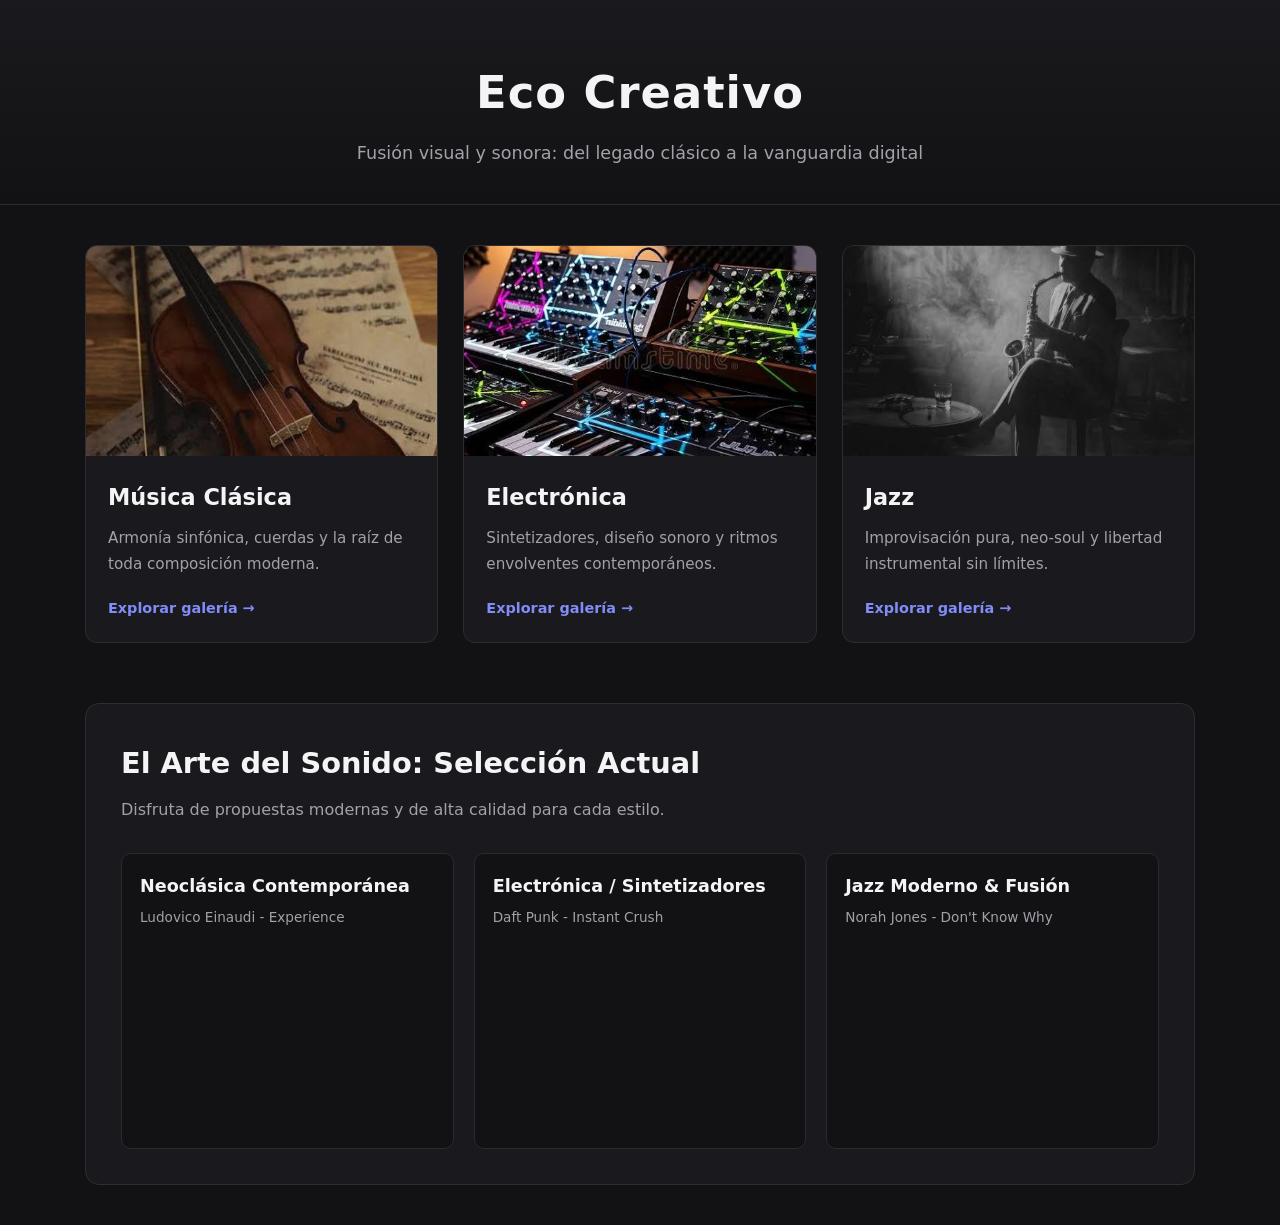
==== commit 5d09018f: "Update index.html" ====
--- a/index.html
+++ b/index.html
@@ -25,7 +25,7 @@
             </a>
 
             <a href="electronica.html" class="tarjeta-genero">
-                <img src="imageelec1.jpg" alt="Música Electrónica">
+                <img src="imageselec1.jpg" alt="Música Electrónica">
                 <div class="info-tarjeta">
                     <h2>Electrónica</h2>
                     <p>Sintetizadores, diseño sonoro y ritmos envolventes contemporáneos.</p>
@@ -34,7 +34,7 @@
             </a>
 
             <a href="jazz.html" class="tarjeta-genero">
-                <img src="imagejazz1.jpg" alt="Jazz Moderno">
+                <img src="imagesjazz1.jpg" alt="Jazz Moderno">
                 <div class="info-tarjeta">
                     <h2>Jazz</h2>
                     <p>Improvisación pura, neo-soul y libertad instrumental sin límites.</p>
--- a/styles.css
+++ b/styles.css
@@ -8,18 +8,38 @@
     background-color: #121214;
     color: #f4f4f6;
     font-family: 'Segoe UI', system-ui, -apple-system, sans-serif;
-    line-height: 1.6;
-}
-
+    line-height: 1.7;
+}
+
+/* --- NAVEGACIÓN SUPERIOR (Para páginas internas) --- */
+header {
+    background-color: #1a1a1e;
+    padding: 18px 30px;
+    border-bottom: 1px solid #2a2a30;
+}
+
+header a {
+    color: #818cf8;
+    text-decoration: none;
+    font-weight: 600;
+    font-size: 0.95rem;
+    transition: color 0.2s ease;
+}
+
+header a:hover {
+    color: #a5b4fc;
+}
+
+/* --- PORTADA PRINCIPAL (index.html) --- */
 .encabezado-principal {
     text-align: center;
-    padding: 50px 20px 30px;
+    padding: 55px 20px 35px;
     background: linear-gradient(180deg, #1a1a1e 0%, #121214 100%);
     border-bottom: 1px solid #2a2a30;
 }
 
 .encabezado-principal h1 {
-    font-size: 2.6rem;
+    font-size: 2.8rem;
     letter-spacing: 1px;
     margin-bottom: 8px;
 }
@@ -35,7 +55,6 @@
     padding: 40px 20px;
 }
 
-/* Rejilla de los 3 géneros */
 .grid-generos {
     display: grid;
     grid-template-columns: repeat(auto-fit, minmax(300px, 1fr));
@@ -91,7 +110,6 @@
     font-size: 0.9rem;
 }
 
-/* Sección inferior: El Arte del Sonido */
 .laboratorio-sonoro {
     background-color: #1a1a1e;
     border: 1px solid #2c2c32;
@@ -136,3 +154,77 @@
 .caja-audio iframe {
     border-radius: 8px;
 }
+
+/* --- PÁGINAS INTERNAS DE LECTURA Y GALERÍA (clasica.html, electronica.html, jazz.html) --- */
+.contenido-clasica {
+    max-width: 850px;
+    margin: 40px auto;
+    padding: 35px;
+    background-color: #1a1a1e;
+    border: 1px solid #2c2c32;
+    border-radius: 14px;
+}
+
+.contenido-clasica h1 {
+    font-size: 2.4rem;
+    text-align: center;
+    margin-bottom: 25px;
+    color: #ffffff;
+}
+
+.imagen-principal {
+    display: block;
+    width: 100%;
+    max-height: 450px;
+    object-fit: cover;
+    border-radius: 10px;
+    margin: 0 auto 35px auto;
+    box-shadow: 0 10px 25px rgba(0, 0, 0, 0.5);
+}
+
+.historia-profunda {
+    margin: 30px 0 40px 0;
+    font-size: 1.05rem;
+    color: #d4d4d8;
+}
+
+.historia-profunda h2 {
+    font-size: 1.6rem;
+    color: #818cf8;
+    margin-bottom: 20px;
+    border-bottom: 1px solid #2c2c32;
+    padding-bottom: 10px;
+}
+
+.historia-profunda p {
+    margin-bottom: 20px;
+    text-align: justify;
+}
+
+.galeria-secundaria {
+    display: grid;
+    grid-template-columns: repeat(auto-fit, minmax(280px, 1fr));
+    gap: 25px;
+    margin-top: 30px;
+}
+
+.item-galeria {
+    background-color: #121214;
+    border: 1px solid #2a2a30;
+    border-radius: 10px;
+    padding: 15px;
+}
+
+.item-galeria img {
+    width: 100%;
+    height: 220px;
+    object-fit: cover;
+    border-radius: 8px;
+    margin-bottom: 12px;
+}
+
+.item-galeria p {
+    font-size: 0.92rem;
+    color: #a1a1aa;
+    line-height: 1.5;
+}
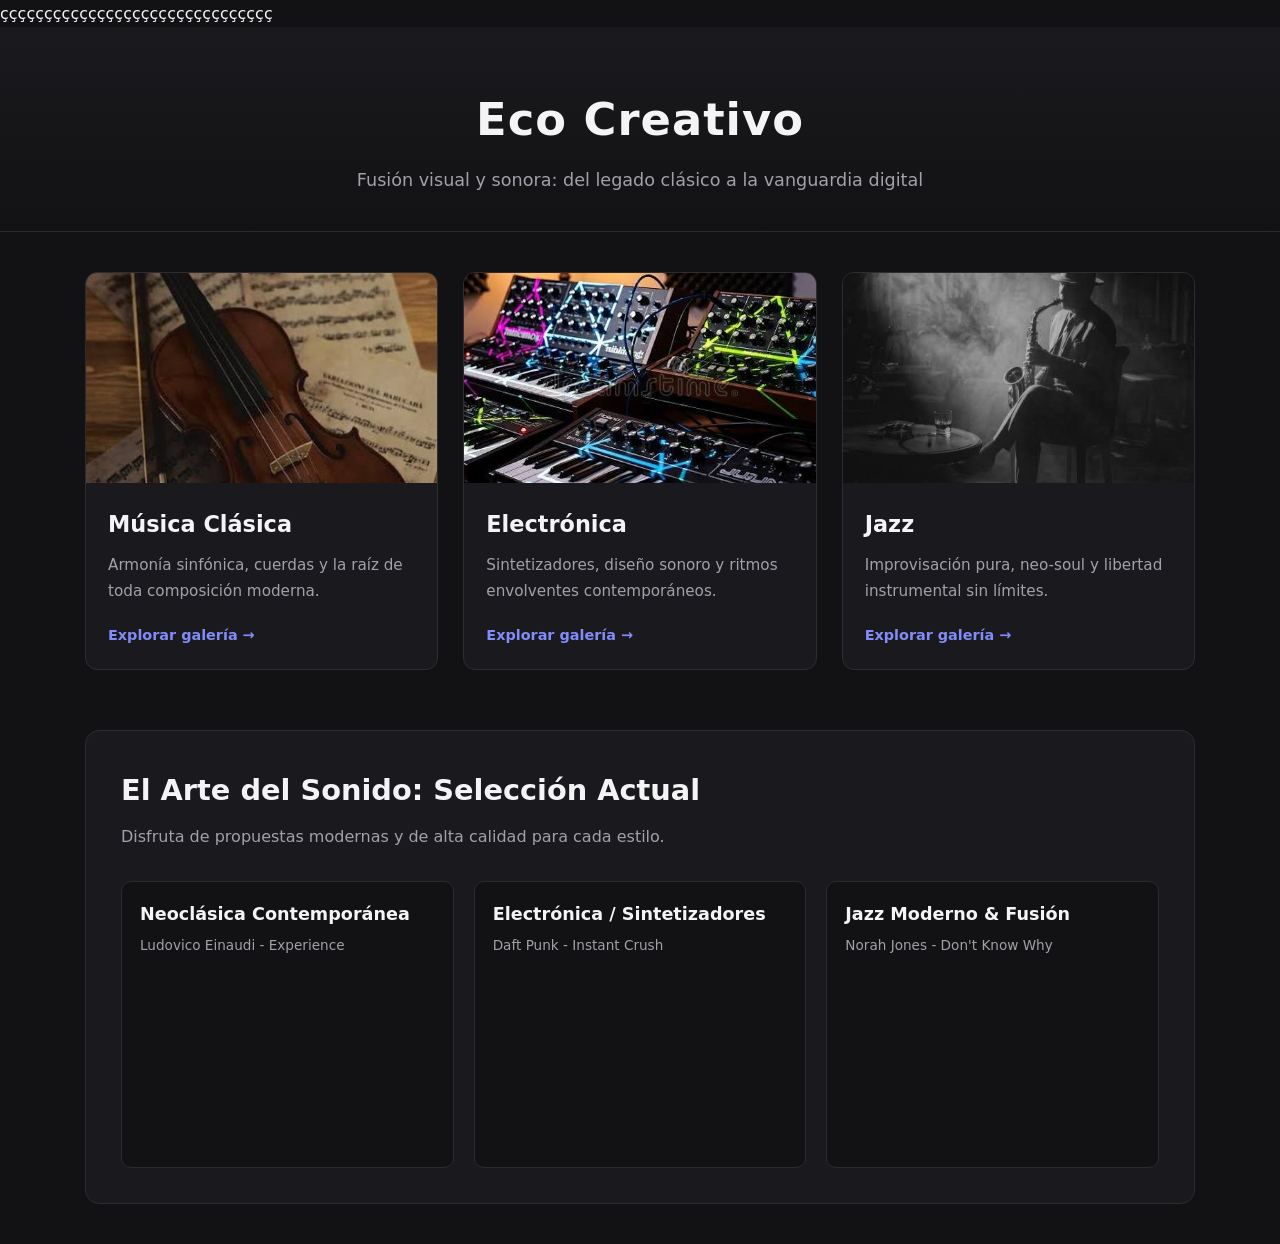
==== commit f0bc1697: "Update index.html" ====
--- a/index.html
+++ b/index.html
@@ -1,4 +1,4 @@
-<!DOCTYPE html>
+ççççççççççççççççççççççççççççççç<!DOCTYPE html>
 <html lang="es">
 <head>
     <meta charset="UTF-8">
@@ -25,7 +25,7 @@
             </a>
 
             <a href="electronica.html" class="tarjeta-genero">
-                <img src="imageselec1.jpg" alt="Música Electrónica">
+                <img src="imageselec1.jpg" alt="Electrónica">
                 <div class="info-tarjeta">
                     <h2>Electrónica</h2>
                     <p>Sintetizadores, diseño sonoro y ritmos envolventes contemporáneos.</p>
@@ -34,7 +34,7 @@
             </a>
 
             <a href="jazz.html" class="tarjeta-genero">
-                <img src="imagesjazz1.jpg" alt="Jazz Moderno">
+                <img src="imagesjazz1.jpg" alt="Jazz">
                 <div class="info-tarjeta">
                     <h2>Jazz</h2>
                     <p>Improvisación pura, neo-soul y libertad instrumental sin límites.</p>
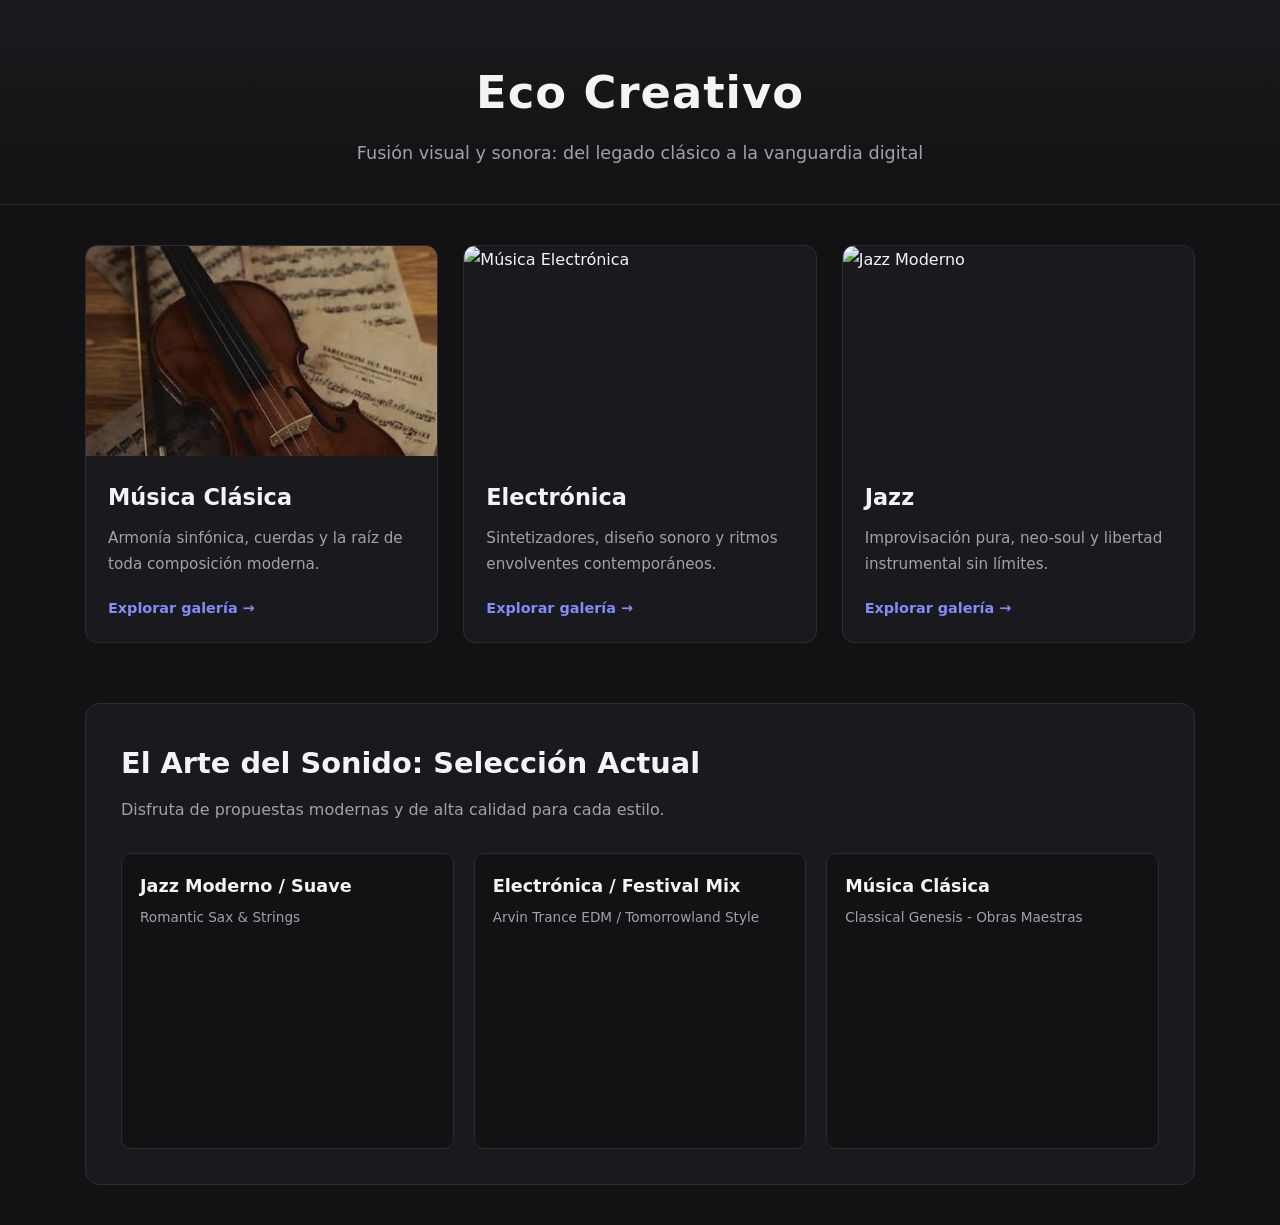
==== commit 8199f4fa: "Update index.html" ====
--- a/index.html
+++ b/index.html
@@ -1,4 +1,4 @@
-ççççççççççççççççççççççççççççççç<!DOCTYPE html>
+<!DOCTYPE html>
 <html lang="es">
 <head>
     <meta charset="UTF-8">
@@ -13,7 +13,7 @@
     </header>
 
     <main class="contenedor">
-        <!-- LAS TRES CARPETITAS / TARJETAS DE ACCESO DIRECTO -->
+        <!-- LAS TRES TARJETAS DE ACCESO DIRECTO -->
         <section class="grid-generos">
             <a href="clasica.html" class="tarjeta-genero">
                 <img src="imageclas1.jpg" alt="Música Clásica">
@@ -25,7 +25,7 @@
             </a>
 
             <a href="electronica.html" class="tarjeta-genero">
-                <img src="imageselec1.jpg" alt="Electrónica">
+                <img src="imageelec1.jpg" alt="Música Electrónica">
                 <div class="info-tarjeta">
                     <h2>Electrónica</h2>
                     <p>Sintetizadores, diseño sonoro y ritmos envolventes contemporáneos.</p>
@@ -34,7 +34,7 @@
             </a>
 
             <a href="jazz.html" class="tarjeta-genero">
-                <img src="imagesjazz1.jpg" alt="Jazz">
+                <img src="imagejazz1.jpg" alt="Jazz Moderno">
                 <div class="info-tarjeta">
                     <h2>Jazz</h2>
                     <p>Improvisación pura, neo-soul y libertad instrumental sin límites.</p>
@@ -43,31 +43,31 @@
             </a>
         </section>
 
-        <!-- SECCIÓN DE AUDIO / LABORATORIO SONORO CON VIDEOS QUE SÍ FUNCIONAN -->
+        <!-- SECCIÓN DE AUDIO / LABORATORIO SONORO CON TUS VIDEOS -->
         <section class="laboratorio-sonoro">
             <h2>El Arte del Sonido: Selección Actual</h2>
             <p class="subtitulo">Disfruta de propuestas modernas y de alta calidad para cada estilo.</p>
 
             <div class="grid-reproductores">
-                <!-- Neoclásica: Ludovico Einaudi (Este sí funciona directo) -->
+                <!-- Jazz Moderno -->
                 <div class="caja-audio">
-                    <h3>Neoclásica Contemporánea</h3>
-                    <p>Ludovico Einaudi - Experience</p>
-                    <iframe width="100%" height="180" src="https://www.youtube.com/embed/hN_q-_nGv4U" title="Ludovico Einaudi" frameborder="0" allow="accelerometer; autoplay; clipboard-write; encrypted-media; gyroscope; picture-in-picture" allowfullscreen></iframe>
+                    <h3>Jazz Moderno / Suave</h3>
+                    <p>Romantic Sax & Strings</p>
+                    <iframe width="100%" height="180" src="https://www.youtube.com/embed/wMtFaQcYVOQ" title="Jazz Moderno" frameborder="0" allow="accelerometer; autoplay; clipboard-write; encrypted-media; gyroscope; picture-in-picture" allowfullscreen></iframe>
                 </div>
 
-                <!-- Electrónica: Daft Punk / Actual -->
+                <!-- Electrónica -->
                 <div class="caja-audio">
-                    <h3>Electrónica / Sintetizadores</h3>
-                    <p>Daft Punk - Instant Crush</p>
-                    <iframe width="100%" height="180" src="https://www.youtube.com/embed/a5uQMwRMHcs" title="Daft Punk" frameborder="0" allow="accelerometer; autoplay; clipboard-write; encrypted-media; gyroscope; picture-in-picture" allowfullscreen></iframe>
+                    <h3>Electrónica / Festival Mix</h3>
+                    <p>Arvin Trance EDM / Tomorrowland Style</p>
+                    <iframe width="100%" height="180" src="https://www.youtube.com/embed/D-PaXRCXtzE" title="Musica Electronica" frameborder="0" allow="accelerometer; autoplay; clipboard-write; encrypted-media; gyroscope; picture-in-picture" allowfullscreen></iframe>
                 </div>
 
-                <!-- Jazz Moderno: Norah Jones o similares -->
+                <!-- Música Clásica -->
                 <div class="caja-audio">
-                    <h3>Jazz Moderno & Fusión</h3>
-                    <p>Norah Jones - Don't Know Why</p>
-                    <iframe width="100%" height="180" src="https://www.youtube.com/embed/tO4dxvguQDk" title="Norah Jones" frameborder="0" allow="accelerometer; autoplay; clipboard-write; encrypted-media; gyroscope; picture-in-picture" allowfullscreen></iframe>
+                    <h3>Música Clásica</h3>
+                    <p>Classical Genesis - Obras Maestras</p>
+                    <iframe width="100%" height="180" src="https://www.youtube.com/embed/TmpdoZNqQuU" title="Musica Clasica" frameborder="0" allow="accelerometer; autoplay; clipboard-write; encrypted-media; gyroscope; picture-in-picture" allowfullscreen></iframe>
                 </div>
             </div>
         </section>
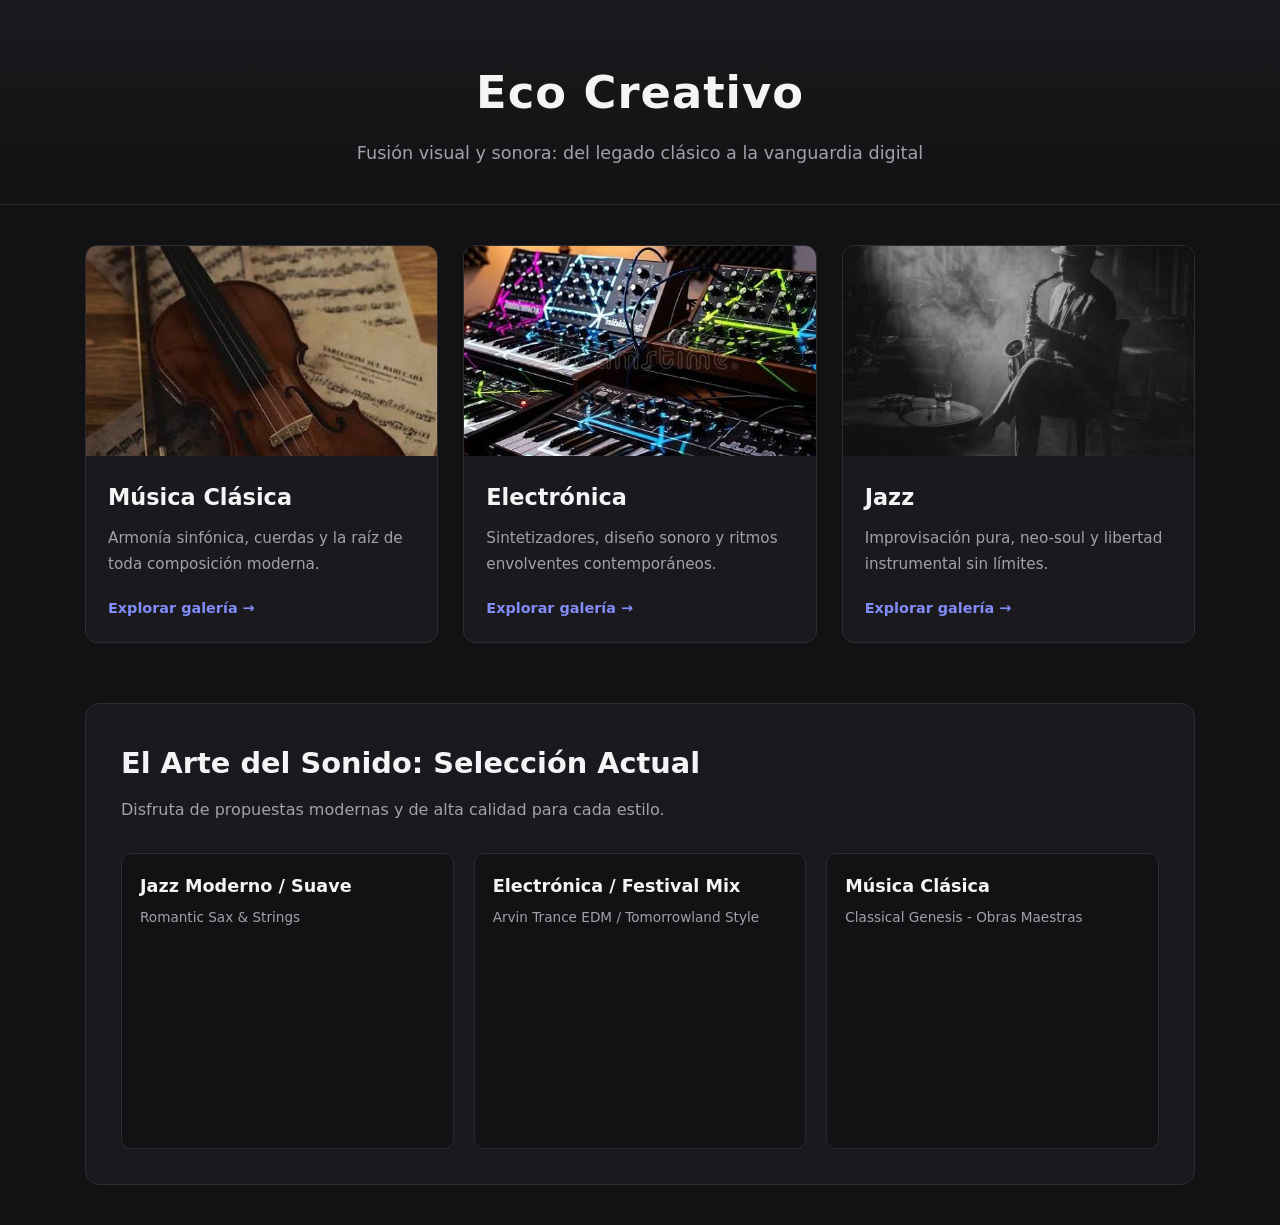
==== commit c17863b8: "Update index.html" ====
--- a/index.html
+++ b/index.html
@@ -25,7 +25,7 @@
             </a>
 
             <a href="electronica.html" class="tarjeta-genero">
-                <img src="imageelec1.jpg" alt="Música Electrónica">
+                <img src="imageselec1.jpg" alt="Música Electrónica">
                 <div class="info-tarjeta">
                     <h2>Electrónica</h2>
                     <p>Sintetizadores, diseño sonoro y ritmos envolventes contemporáneos.</p>
@@ -34,7 +34,7 @@
             </a>
 
             <a href="jazz.html" class="tarjeta-genero">
-                <img src="imagejazz1.jpg" alt="Jazz Moderno">
+                <img src="imagesjazz1.jpg" alt="Jazz Moderno">
                 <div class="info-tarjeta">
                     <h2>Jazz</h2>
                     <p>Improvisación pura, neo-soul y libertad instrumental sin límites.</p>
